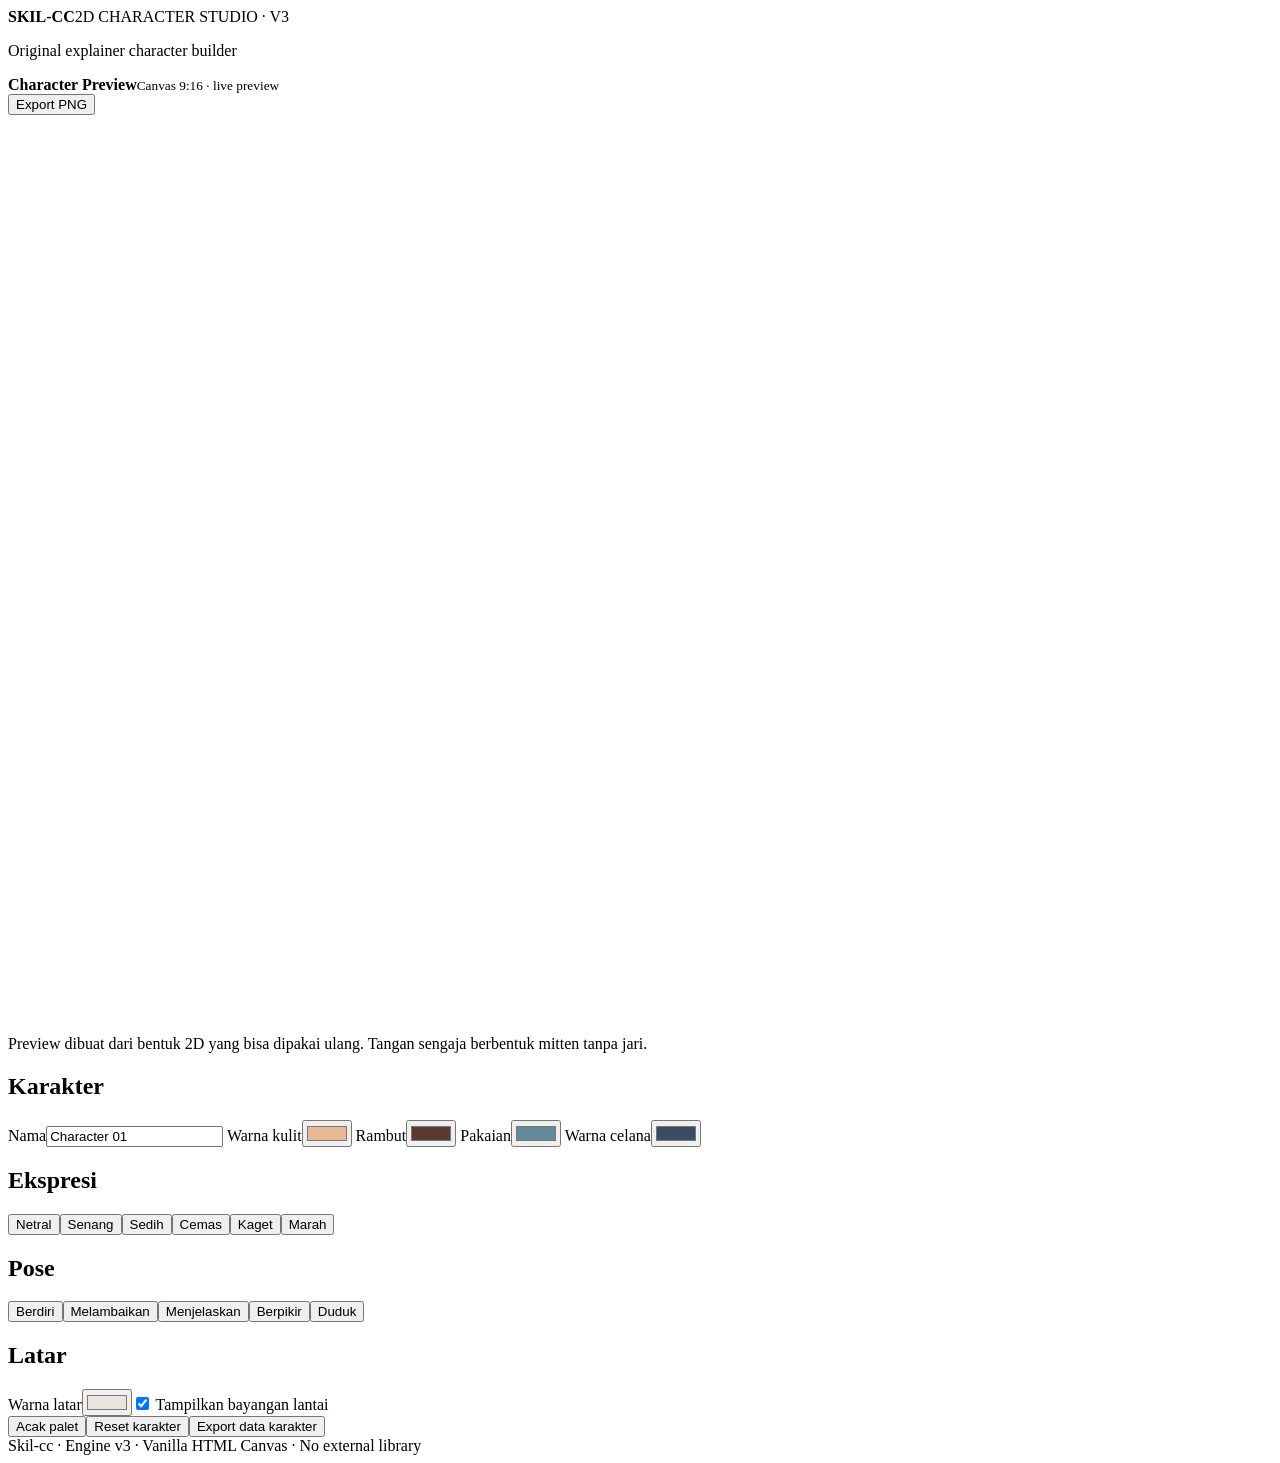
==== Skil-cc/engine-v3/index.html @ 35b140fc "Add 2D character engine v3 interface" ====
<!doctype html>
<html lang="id">
<head>
  <meta charset="utf-8">
  <meta name="viewport" content="width=device-width,initial-scale=1">
  <title>Skil-cc Character Studio v3</title>
  <link rel="stylesheet" href="style.css">
</head>
<body>
  <header><div><strong>SKIL-CC</strong><span>2D CHARACTER STUDIO · V3</span></div><p>Original explainer character builder</p></header>
  <main>
    <section class="stage-wrap">
      <div class="stage-head"><div><b>Character Preview</b><small>Canvas 9:16 · live preview</small></div><button id="download">Export PNG</button></div>
      <div class="stage"><canvas id="scene" width="600" height="900" aria-label="Character preview"></canvas></div>
      <p class="hint">Preview dibuat dari bentuk 2D yang bisa dipakai ulang. Tangan sengaja berbentuk mitten tanpa jari.</p>
    </section>
    <aside class="controls">
      <section><h2>Karakter</h2>
        <label>Nama<input id="name" value="Character 01" maxlength="28"></label>
        <label>Warna kulit<input id="skin" type="color" value="#e7b995"></label>
        <label>Rambut<input id="hair" type="color" value="#593b32"></label>
        <label>Pakaian<input id="outfit" type="color" value="#648b9c"></label>
        <label>Warna celana<input id="pants" type="color" value="#394c63"></label>
      </section>
      <section><h2>Ekspresi</h2><div class="choices" id="expressions">
        <button data-value="neutral" class="active">Netral</button><button data-value="happy">Senang</button><button data-value="sad">Sedih</button><button data-value="worried">Cemas</button><button data-value="surprised">Kaget</button><button data-value="angry">Marah</button>
      </div></section>
      <section><h2>Pose</h2><div class="choices" id="poses">
        <button data-value="stand" class="active">Berdiri</button><button data-value="wave">Melambaikan</button><button data-value="talk">Menjelaskan</button><button data-value="think">Berpikir</button><button data-value="sit">Duduk</button>
      </div></section>
      <section><h2>Latar</h2><label>Warna latar<input id="background" type="color" value="#e9e4dc"></label><label class="check"><input id="showGround" type="checkbox" checked> Tampilkan bayangan lantai</label></section>
      <section class="actions"><button id="randomize" class="secondary">Acak palet</button><button id="reset" class="secondary">Reset karakter</button><button id="downloadJson" class="secondary">Export data karakter</button></section>
    </aside>
  </main>
  <footer>Skil-cc · Engine v3 · Vanilla HTML Canvas · No external library</footer>
  <script type="module" src="main.js"></script>
</body>
</html>
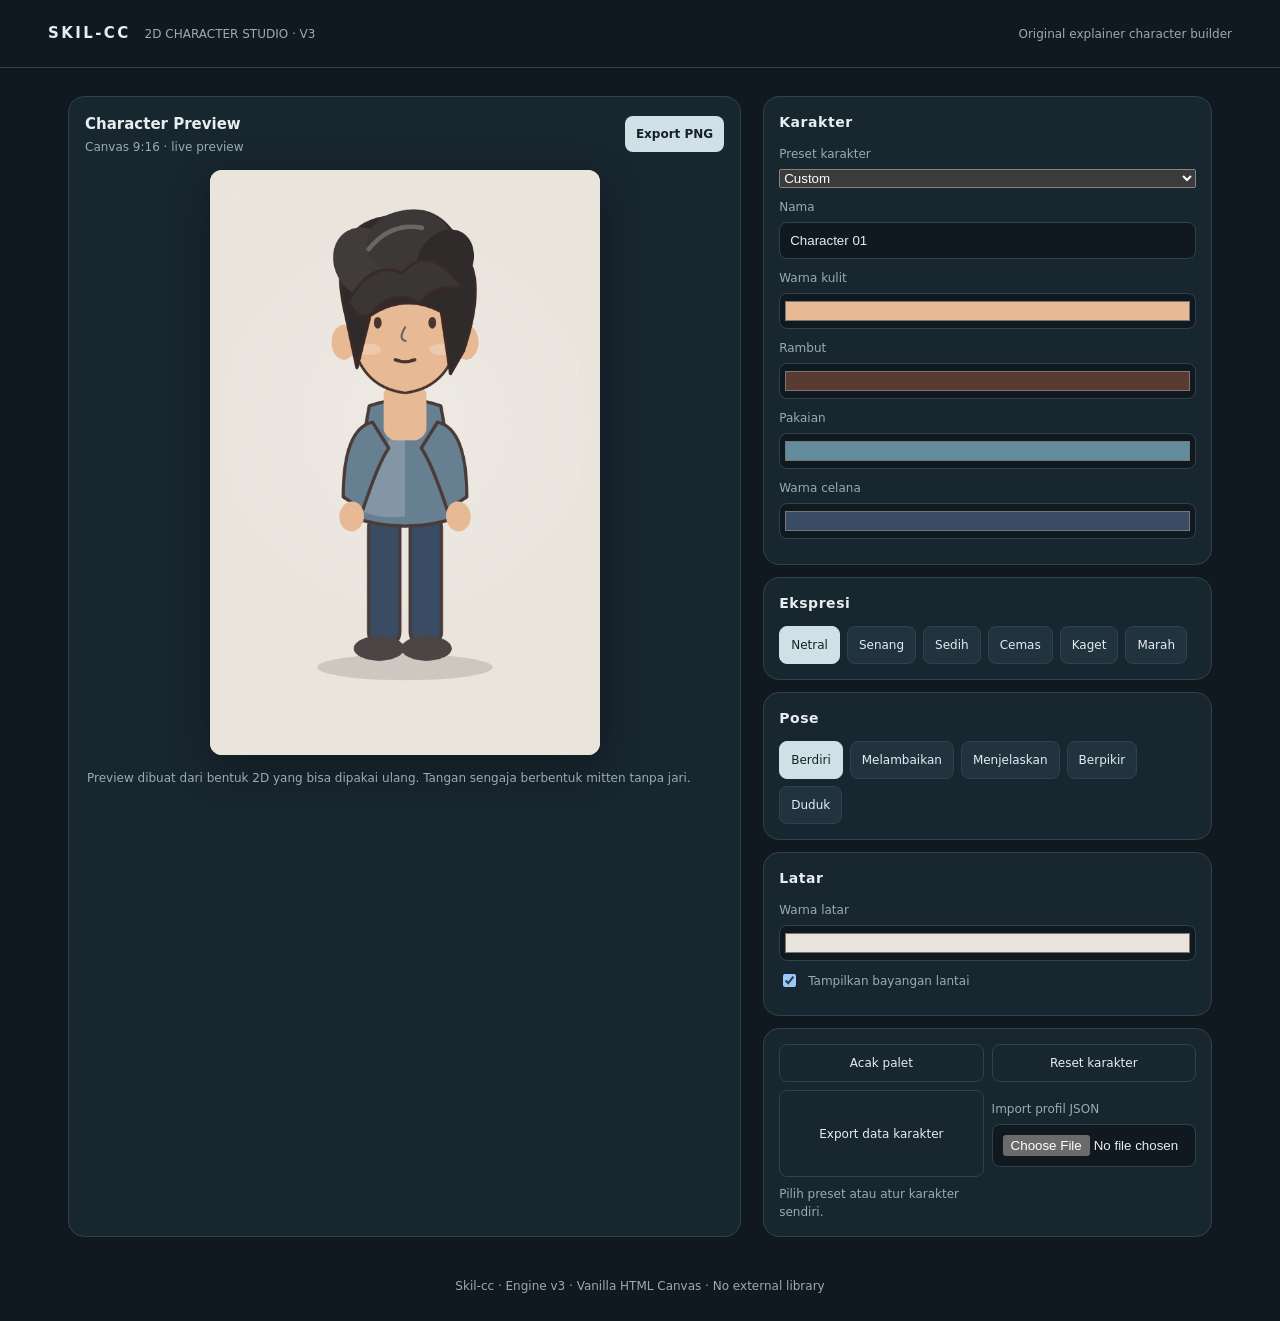
==== commit 2832f7f9: "Add preset selector and JSON profile import" ====
--- a/Skil-cc/engine-v3/index.html
+++ b/Skil-cc/engine-v3/index.html
@@ -16,6 +16,7 @@
     </section>
     <aside class="controls">
       <section><h2>Karakter</h2>
+        <label>Preset karakter<select id="preset"><option value="custom">Custom</option><option value="bobwan">Bobwan Casual</option><option value="narrator">Narrator</option><option value="student">Student</option><option value="worker">Worker</option></select></label>
         <label>Nama<input id="name" value="Character 01" maxlength="28"></label>
         <label>Warna kulit<input id="skin" type="color" value="#e7b995"></label>
         <label>Rambut<input id="hair" type="color" value="#593b32"></label>
@@ -29,7 +30,7 @@
         <button data-value="stand" class="active">Berdiri</button><button data-value="wave">Melambaikan</button><button data-value="talk">Menjelaskan</button><button data-value="think">Berpikir</button><button data-value="sit">Duduk</button>
       </div></section>
       <section><h2>Latar</h2><label>Warna latar<input id="background" type="color" value="#e9e4dc"></label><label class="check"><input id="showGround" type="checkbox" checked> Tampilkan bayangan lantai</label></section>
-      <section class="actions"><button id="randomize" class="secondary">Acak palet</button><button id="reset" class="secondary">Reset karakter</button><button id="downloadJson" class="secondary">Export data karakter</button></section>
+      <section class="actions"><button id="randomize" class="secondary">Acak palet</button><button id="reset" class="secondary">Reset karakter</button><button id="downloadJson" class="secondary">Export data karakter</button><label class="file-import">Import profil JSON<input id="importJson" type="file" accept=".json,application/json"></label><small id="status" role="status">Pilih preset atau atur karakter sendiri.</small></section>
     </aside>
   </main>
   <footer>Skil-cc · Engine v3 · Vanilla HTML Canvas · No external library</footer>
--- a/Skil-cc/engine-v3/style.css
+++ b/Skil-cc/engine-v3/style.css
@@ -0,0 +1 @@
+:root{color-scheme:dark;--bg:#101820;--panel:#182630;--line:#30424d;--text:#e7edf0;--muted:#9aabb4;--accent:#9db9c7}*{box-sizing:border-box}body{margin:0;background:var(--bg);color:var(--text);font:15px/1.5 system-ui,-apple-system,Segoe UI,sans-serif}header{height:auto;min-height:68px;padding:14px clamp(16px,4vw,48px);border-bottom:1px solid var(--line);display:flex;align-items:center;justify-content:space-between;gap:16px}header div{display:flex;align-items:center;gap:14px}header strong{letter-spacing:.16em}header span,header p,small,.hint,footer{color:var(--muted);font-size:12px}header p{margin:0}main{max-width:1180px;margin:28px auto;padding:0 18px;display:grid;grid-template-columns:minmax(0,1.2fr) minmax(280px,.8fr);gap:22px}.stage-wrap,.controls section{background:var(--panel);border:1px solid var(--line);border-radius:16px}.stage-wrap{padding:16px}.stage-head{display:flex;justify-content:space-between;align-items:center;gap:12px;margin-bottom:14px}.stage-head div{display:grid}.stage-head small{margin-top:2px}.stage{max-width:390px;margin:auto;border-radius:12px;overflow:hidden;background:#e9e4dc;box-shadow:0 12px 40px #0005}.stage canvas{display:block;width:100%;height:auto}.hint{margin:14px 2px 0}.controls{display:grid;align-content:start;gap:12px}.controls section{padding:15px}.controls h2{font-size:14px;margin:0 0 12px;letter-spacing:.04em}.controls label{display:grid;gap:6px;color:var(--muted);font-size:12px;margin:10px 0}.controls input:not([type=color]):not([type=checkbox]){width:100%;border:1px solid var(--line);background:#101820;color:var(--text);padding:10px;border-radius:8px}.controls input[type=color]{width:100%;height:36px;border:1px solid var(--line);background:#101820;border-radius:8px;padding:3px}.choices{display:flex;flex-wrap:wrap;gap:7px}.choices button,button{border:1px solid var(--line);border-radius:8px;background:#21333e;color:var(--text);padding:9px 11px;font:inherit;font-size:12px;cursor:pointer}.choices button.active{background:#d1e0e7;color:#14212a;border-color:#d1e0e7}.stage-head button{background:#d1e0e7;color:#14212a;border:0;font-weight:650}.check{display:flex!important;align-items:center;grid-template-columns:16px 1fr;gap:9px!important}.actions{display:grid;grid-template-columns:1fr 1fr;gap:8px}.actions button:last-child{grid-column:1/-1}.secondary{background:transparent}.hint{line-height:1.6}footer{text-align:center;padding:12px 16px 26px}@media(max-width:760px){main{grid-template-columns:1fr;margin:14px auto}.stage{max-width:min(100%,350px)}header p{display:none}}
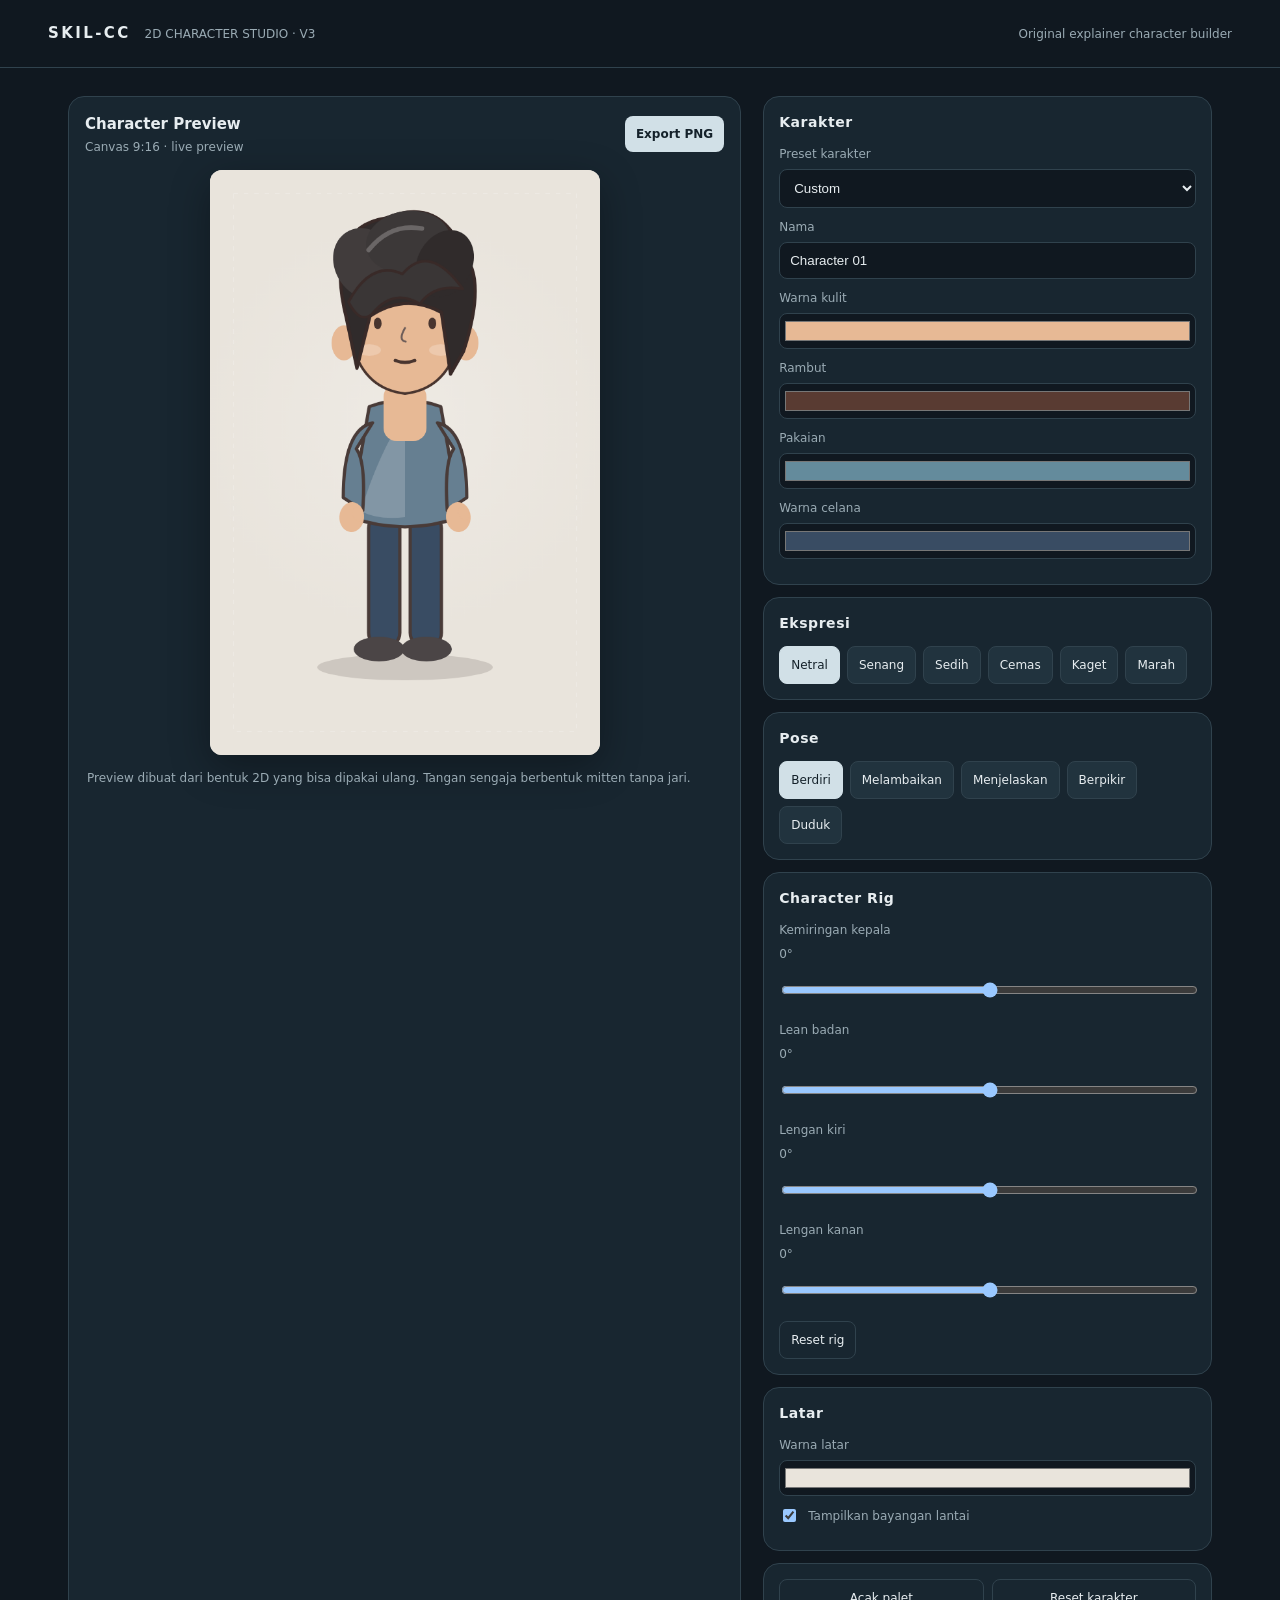
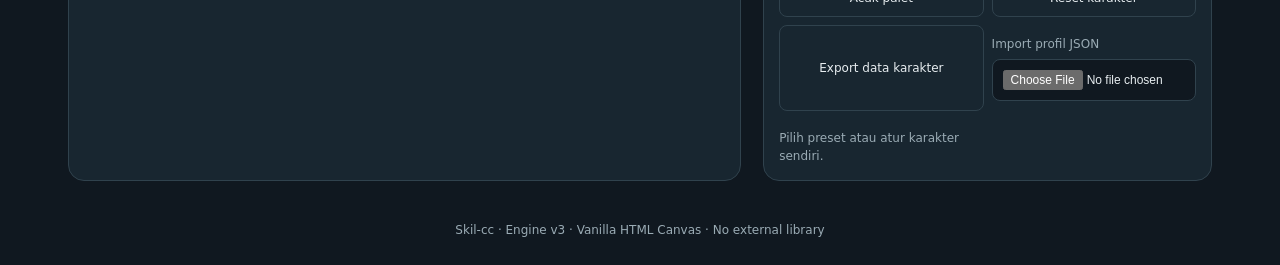
==== commit 65abb8a0: "Add interactive character rig controls" ====
--- a/Skil-cc/engine-v3/index.html
+++ b/Skil-cc/engine-v3/index.html
@@ -29,6 +29,13 @@
       <section><h2>Pose</h2><div class="choices" id="poses">
         <button data-value="stand" class="active">Berdiri</button><button data-value="wave">Melambaikan</button><button data-value="talk">Menjelaskan</button><button data-value="think">Berpikir</button><button data-value="sit">Duduk</button>
       </div></section>
+      <section class="rig-controls"><h2>Character Rig</h2>
+        <label>Kemiringan kepala <output id="headTiltValue">0°</output><input id="headTilt" type="range" min="-25" max="25" value="0"></label>
+        <label>Lean badan <output id="bodyLeanValue">0°</output><input id="bodyLean" type="range" min="-12" max="12" value="0"></label>
+        <label>Lengan kiri <output id="leftArmValue">0°</output><input id="leftArm" type="range" min="-65" max="65" value="0"></label>
+        <label>Lengan kanan <output id="rightArmValue">0°</output><input id="rightArm" type="range" min="-65" max="65" value="0"></label>
+        <button id="resetRig" class="secondary">Reset rig</button>
+      </section>
       <section><h2>Latar</h2><label>Warna latar<input id="background" type="color" value="#e9e4dc"></label><label class="check"><input id="showGround" type="checkbox" checked> Tampilkan bayangan lantai</label></section>
       <section class="actions"><button id="randomize" class="secondary">Acak palet</button><button id="reset" class="secondary">Reset karakter</button><button id="downloadJson" class="secondary">Export data karakter</button><label class="file-import">Import profil JSON<input id="importJson" type="file" accept=".json,application/json"></label><small id="status" role="status">Pilih preset atau atur karakter sendiri.</small></section>
     </aside>
--- a/Skil-cc/engine-v3/style.css
+++ b/Skil-cc/engine-v3/style.css
@@ -1 +1,2 @@
-:root{color-scheme:dark;--bg:#101820;--panel:#182630;--line:#30424d;--text:#e7edf0;--muted:#9aabb4;--accent:#9db9c7}*{box-sizing:border-box}body{margin:0;background:var(--bg);color:var(--text);font:15px/1.5 system-ui,-apple-system,Segoe UI,sans-serif}header{height:auto;min-height:68px;padding:14px clamp(16px,4vw,48px);border-bottom:1px solid var(--line);display:flex;align-items:center;justify-content:space-between;gap:16px}header div{display:flex;align-items:center;gap:14px}header strong{letter-spacing:.16em}header span,header p,small,.hint,footer{color:var(--muted);font-size:12px}header p{margin:0}main{max-width:1180px;margin:28px auto;padding:0 18px;display:grid;grid-template-columns:minmax(0,1.2fr) minmax(280px,.8fr);gap:22px}.stage-wrap,.controls section{background:var(--panel);border:1px solid var(--line);border-radius:16px}.stage-wrap{padding:16px}.stage-head{display:flex;justify-content:space-between;align-items:center;gap:12px;margin-bottom:14px}.stage-head div{display:grid}.stage-head small{margin-top:2px}.stage{max-width:390px;margin:auto;border-radius:12px;overflow:hidden;background:#e9e4dc;box-shadow:0 12px 40px #0005}.stage canvas{display:block;width:100%;height:auto}.hint{margin:14px 2px 0}.controls{display:grid;align-content:start;gap:12px}.controls section{padding:15px}.controls h2{font-size:14px;margin:0 0 12px;letter-spacing:.04em}.controls label{display:grid;gap:6px;color:var(--muted);font-size:12px;margin:10px 0}.controls input:not([type=color]):not([type=checkbox]){width:100%;border:1px solid var(--line);background:#101820;color:var(--text);padding:10px;border-radius:8px}.controls input[type=color]{width:100%;height:36px;border:1px solid var(--line);background:#101820;border-radius:8px;padding:3px}.choices{display:flex;flex-wrap:wrap;gap:7px}.choices button,button{border:1px solid var(--line);border-radius:8px;background:#21333e;color:var(--text);padding:9px 11px;font:inherit;font-size:12px;cursor:pointer}.choices button.active{background:#d1e0e7;color:#14212a;border-color:#d1e0e7}.stage-head button{background:#d1e0e7;color:#14212a;border:0;font-weight:650}.check{display:flex!important;align-items:center;grid-template-columns:16px 1fr;gap:9px!important}.actions{display:grid;grid-template-columns:1fr 1fr;gap:8px}.actions button:last-child{grid-column:1/-1}.secondary{background:transparent}.hint{line-height:1.6}footer{text-align:center;padding:12px 16px 26px}@media(max-width:760px){main{grid-template-columns:1fr;margin:14px auto}.stage{max-width:min(100%,350px)}header p{display:none}}+:root{color-scheme:dark;--bg:#101820;--panel:#182630;--line:#30424d;--text:#e7edf0;--muted:#9aabb4;--accent:#9db9c7}*{box-sizing:border-box}body{margin:0;background:var(--bg);color:var(--text);font:15px/1.5 system-ui,-apple-system,Segoe UI,sans-serif}header{height:auto;min-height:68px;padding:14px clamp(16px,4vw,48px);border-bottom:1px solid var(--line);display:flex;align-items:center;justify-content:space-between;gap:16px}header div{display:flex;align-items:center;gap:14px}header strong{letter-spacing:.16em}header span,header p,small,.hint,footer{color:var(--muted);font-size:12px}header p{margin:0}main{max-width:1180px;margin:28px auto;padding:0 18px;display:grid;grid-template-columns:minmax(0,1.2fr) minmax(280px,.8fr);gap:22px}.stage-wrap,.controls section{background:var(--panel);border:1px solid var(--line);border-radius:16px}.stage-wrap{padding:16px}.stage-head{display:flex;justify-content:space-between;align-items:center;gap:12px;margin-bottom:14px}.stage-head div{display:grid}.stage-head small{margin-top:2px}.stage{max-width:390px;margin:auto;border-radius:12px;overflow:hidden;background:#e9e4dc;box-shadow:0 12px 40px #0005}.stage canvas{display:block;width:100%;height:auto}.hint{margin:14px 2px 0}.controls{display:grid;align-content:start;gap:12px}.controls section{padding:15px}.controls h2{font-size:14px;margin:0 0 12px;letter-spacing:.04em}.controls label{display:grid;gap:6px;color:var(--muted);font-size:12px;margin:10px 0}.controls input:not([type=color]):not([type=checkbox]){width:100%;border:1px solid var(--line);background:#101820;color:var(--text);padding:10px;border-radius:8px}.controls input[type=color]{width:100%;height:36px;border:1px solid var(--line);background:#101820;border-radius:8px;padding:3px}.choices{display:flex;flex-wrap:wrap;gap:7px}.choices button,button{border:1px solid var(--line);border-radius:8px;background:#21333e;color:var(--text);padding:9px 11px;font:inherit;font-size:12px;cursor:pointer}.choices button.active{background:#d1e0e7;color:#14212a;border-color:#d1e0e7}.stage-head button{background:#d1e0e7;color:#14212a;border:0;font-weight:650}.check{display:flex!important;align-items:center;grid-template-columns:16px 1fr;gap:9px!important}.actions{display:grid;grid-template-columns:1fr 1fr;gap:8px}.actions button:last-child{grid-column:1/-1}.secondary{background:transparent}.hint{line-height:1.6}footer{text-align:center;padding:12px 16px 26px}@media(max-width:760px){main{grid-template-columns:1fr;margin:14px auto}.stage{max-width:min(100%,350px)}header p{display:none}}
+.controls select,.file-import input{width:100%;border:1px solid var(--line);background:#101820;color:var(--text);padding:10px;border-radius:8px}.file-import input{font-size:12px}.controls #status{display:block;margin-top:10px;line-height:1.5}
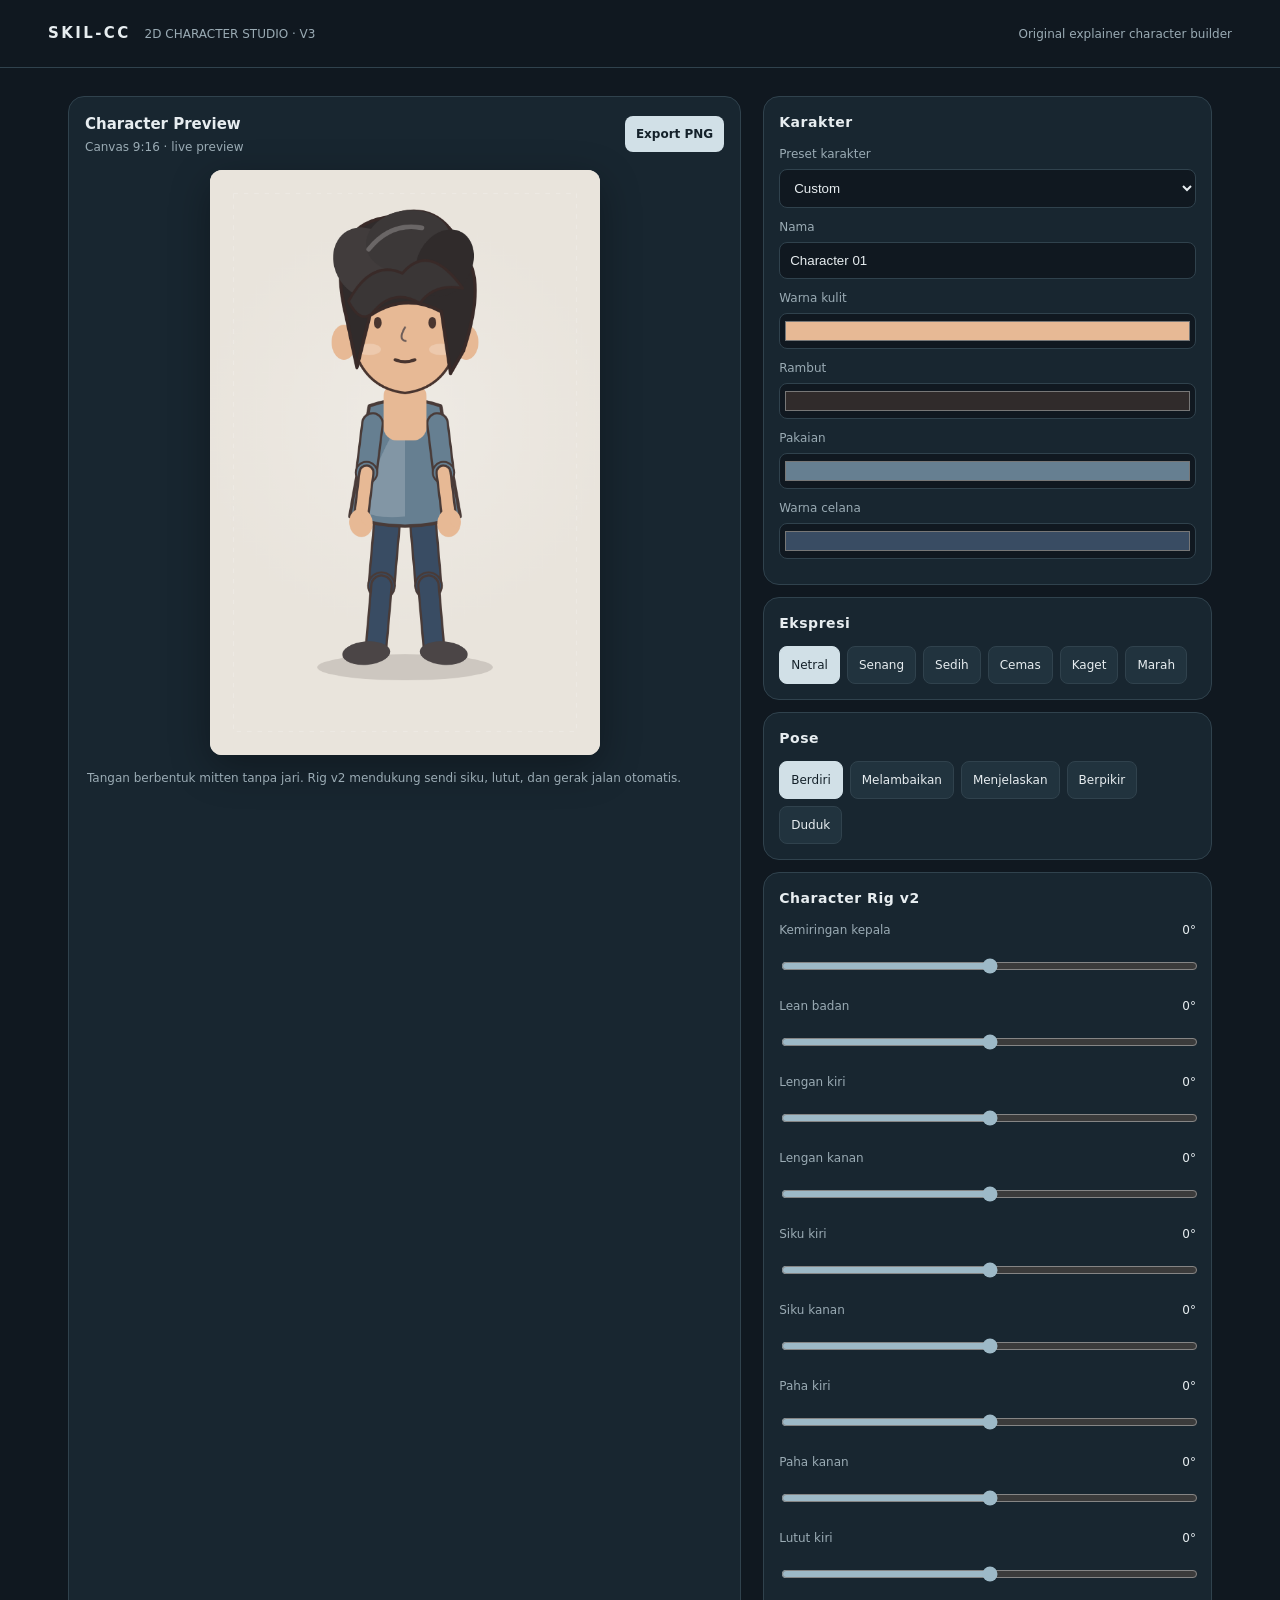
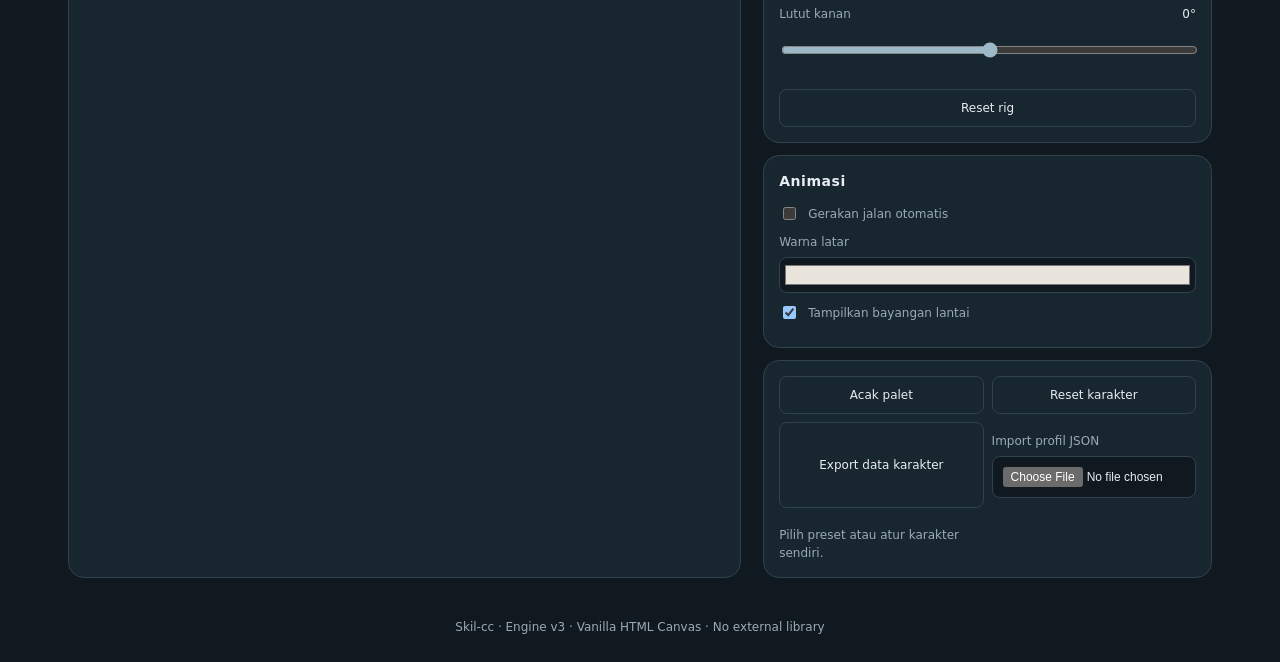
==== commit 6f530ce0: "feat(skil-cc): add rig v2 controls" ====
--- a/Skil-cc/engine-v3/index.html
+++ b/Skil-cc/engine-v3/index.html
@@ -1,46 +1,13 @@
 <!doctype html>
-<html lang="id">
-<head>
-  <meta charset="utf-8">
-  <meta name="viewport" content="width=device-width,initial-scale=1">
-  <title>Skil-cc Character Studio v3</title>
-  <link rel="stylesheet" href="style.css">
-</head>
-<body>
-  <header><div><strong>SKIL-CC</strong><span>2D CHARACTER STUDIO · V3</span></div><p>Original explainer character builder</p></header>
-  <main>
-    <section class="stage-wrap">
-      <div class="stage-head"><div><b>Character Preview</b><small>Canvas 9:16 · live preview</small></div><button id="download">Export PNG</button></div>
-      <div class="stage"><canvas id="scene" width="600" height="900" aria-label="Character preview"></canvas></div>
-      <p class="hint">Preview dibuat dari bentuk 2D yang bisa dipakai ulang. Tangan sengaja berbentuk mitten tanpa jari.</p>
-    </section>
-    <aside class="controls">
-      <section><h2>Karakter</h2>
-        <label>Preset karakter<select id="preset"><option value="custom">Custom</option><option value="bobwan">Bobwan Casual</option><option value="narrator">Narrator</option><option value="student">Student</option><option value="worker">Worker</option></select></label>
-        <label>Nama<input id="name" value="Character 01" maxlength="28"></label>
-        <label>Warna kulit<input id="skin" type="color" value="#e7b995"></label>
-        <label>Rambut<input id="hair" type="color" value="#593b32"></label>
-        <label>Pakaian<input id="outfit" type="color" value="#648b9c"></label>
-        <label>Warna celana<input id="pants" type="color" value="#394c63"></label>
-      </section>
-      <section><h2>Ekspresi</h2><div class="choices" id="expressions">
-        <button data-value="neutral" class="active">Netral</button><button data-value="happy">Senang</button><button data-value="sad">Sedih</button><button data-value="worried">Cemas</button><button data-value="surprised">Kaget</button><button data-value="angry">Marah</button>
-      </div></section>
-      <section><h2>Pose</h2><div class="choices" id="poses">
-        <button data-value="stand" class="active">Berdiri</button><button data-value="wave">Melambaikan</button><button data-value="talk">Menjelaskan</button><button data-value="think">Berpikir</button><button data-value="sit">Duduk</button>
-      </div></section>
-      <section class="rig-controls"><h2>Character Rig</h2>
-        <label>Kemiringan kepala <output id="headTiltValue">0°</output><input id="headTilt" type="range" min="-25" max="25" value="0"></label>
-        <label>Lean badan <output id="bodyLeanValue">0°</output><input id="bodyLean" type="range" min="-12" max="12" value="0"></label>
-        <label>Lengan kiri <output id="leftArmValue">0°</output><input id="leftArm" type="range" min="-65" max="65" value="0"></label>
-        <label>Lengan kanan <output id="rightArmValue">0°</output><input id="rightArm" type="range" min="-65" max="65" value="0"></label>
-        <button id="resetRig" class="secondary">Reset rig</button>
-      </section>
-      <section><h2>Latar</h2><label>Warna latar<input id="background" type="color" value="#e9e4dc"></label><label class="check"><input id="showGround" type="checkbox" checked> Tampilkan bayangan lantai</label></section>
-      <section class="actions"><button id="randomize" class="secondary">Acak palet</button><button id="reset" class="secondary">Reset karakter</button><button id="downloadJson" class="secondary">Export data karakter</button><label class="file-import">Import profil JSON<input id="importJson" type="file" accept=".json,application/json"></label><small id="status" role="status">Pilih preset atau atur karakter sendiri.</small></section>
-    </aside>
-  </main>
-  <footer>Skil-cc · Engine v3 · Vanilla HTML Canvas · No external library</footer>
-  <script type="module" src="main.js"></script>
-</body>
-</html>+<html lang="id"><head><meta charset="utf-8"><meta name="viewport" content="width=device-width,initial-scale=1"><title>Skil-cc Character Studio v3</title><link rel="stylesheet" href="style.css"></head>
+<body><header><div><strong>SKIL-CC</strong><span>2D CHARACTER STUDIO · V3</span></div><p>Original explainer character builder</p></header>
+<main><section class="stage-wrap"><div class="stage-head"><div><b>Character Preview</b><small>Canvas 9:16 · live preview</small></div><button id="download">Export PNG</button></div><div class="stage"><canvas id="scene" width="600" height="900" aria-label="Character preview"></canvas></div><p class="hint">Tangan berbentuk mitten tanpa jari. Rig v2 mendukung sendi siku, lutut, dan gerak jalan otomatis.</p></section>
+<aside class="controls">
+<section><h2>Karakter</h2><label>Preset karakter<select id="preset"><option value="custom">Custom</option><option value="bobwan">Bobwan Casual</option><option value="narrator">Narrator</option><option value="student">Student</option><option value="worker">Worker</option></select></label><label>Nama<input id="name" value="Character 01" maxlength="28"></label><label>Warna kulit<input id="skin" type="color" value="#e7b995"></label><label>Rambut<input id="hair" type="color" value="#302b2b"></label><label>Pakaian<input id="outfit" type="color" value="#667f91"></label><label>Warna celana<input id="pants" type="color" value="#394c63"></label></section>
+<section><h2>Ekspresi</h2><div class="choices" id="expressions"><button data-value="neutral" class="active">Netral</button><button data-value="happy">Senang</button><button data-value="sad">Sedih</button><button data-value="worried">Cemas</button><button data-value="surprised">Kaget</button><button data-value="angry">Marah</button></div></section>
+<section><h2>Pose</h2><div class="choices" id="poses"><button data-value="stand" class="active">Berdiri</button><button data-value="wave">Melambaikan</button><button data-value="talk">Menjelaskan</button><button data-value="think">Berpikir</button><button data-value="sit">Duduk</button></div></section>
+<section class="rig-controls"><h2>Character Rig v2</h2>
+<label>Kemiringan kepala<output id="headTiltValue">0°</output><input id="headTilt" type="range" min="-25" max="25" value="0"></label><label>Lean badan<output id="bodyLeanValue">0°</output><input id="bodyLean" type="range" min="-12" max="12" value="0"></label><label>Lengan kiri<output id="leftArmValue">0°</output><input id="leftArm" type="range" min="-65" max="65" value="0"></label><label>Lengan kanan<output id="rightArmValue">0°</output><input id="rightArm" type="range" min="-65" max="65" value="0"></label><label>Siku kiri<output id="leftElbowValue">0°</output><input id="leftElbow" type="range" min="-90" max="90" value="0"></label><label>Siku kanan<output id="rightElbowValue">0°</output><input id="rightElbow" type="range" min="-90" max="90" value="0"></label><label>Paha kiri<output id="leftLegValue">0°</output><input id="leftLeg" type="range" min="-35" max="35" value="0"></label><label>Paha kanan<output id="rightLegValue">0°</output><input id="rightLeg" type="range" min="-35" max="35" value="0"></label><label>Lutut kiri<output id="leftKneeValue">0°</output><input id="leftKnee" type="range" min="-65" max="65" value="0"></label><label>Lutut kanan<output id="rightKneeValue">0°</output><input id="rightKnee" type="range" min="-65" max="65" value="0"></label>
+<button id="resetRig" class="secondary">Reset rig</button></section>
+<section><h2>Animasi</h2><label class="check"><input id="walkMode" type="checkbox"> Gerakan jalan otomatis</label><label>Warna latar<input id="background" type="color" value="#e9e4dc"></label><label class="check"><input id="showGround" type="checkbox" checked> Tampilkan bayangan lantai</label></section>
+<section class="actions"><button id="randomize" class="secondary">Acak palet</button><button id="reset" class="secondary">Reset karakter</button><button id="downloadJson" class="secondary">Export data karakter</button><label class="file-import">Import profil JSON<input id="importJson" type="file" accept=".json,application/json"></label><small id="status" role="status">Pilih preset atau atur karakter sendiri.</small></section></aside></main><footer>Skil-cc · Engine v3 · Vanilla HTML Canvas · No external library</footer><script type="module" src="main.js"></script></body></html>
--- a/Skil-cc/engine-v3/style.css
+++ b/Skil-cc/engine-v3/style.css
@@ -1,2 +1,4 @@
 :root{color-scheme:dark;--bg:#101820;--panel:#182630;--line:#30424d;--text:#e7edf0;--muted:#9aabb4;--accent:#9db9c7}*{box-sizing:border-box}body{margin:0;background:var(--bg);color:var(--text);font:15px/1.5 system-ui,-apple-system,Segoe UI,sans-serif}header{height:auto;min-height:68px;padding:14px clamp(16px,4vw,48px);border-bottom:1px solid var(--line);display:flex;align-items:center;justify-content:space-between;gap:16px}header div{display:flex;align-items:center;gap:14px}header strong{letter-spacing:.16em}header span,header p,small,.hint,footer{color:var(--muted);font-size:12px}header p{margin:0}main{max-width:1180px;margin:28px auto;padding:0 18px;display:grid;grid-template-columns:minmax(0,1.2fr) minmax(280px,.8fr);gap:22px}.stage-wrap,.controls section{background:var(--panel);border:1px solid var(--line);border-radius:16px}.stage-wrap{padding:16px}.stage-head{display:flex;justify-content:space-between;align-items:center;gap:12px;margin-bottom:14px}.stage-head div{display:grid}.stage-head small{margin-top:2px}.stage{max-width:390px;margin:auto;border-radius:12px;overflow:hidden;background:#e9e4dc;box-shadow:0 12px 40px #0005}.stage canvas{display:block;width:100%;height:auto}.hint{margin:14px 2px 0}.controls{display:grid;align-content:start;gap:12px}.controls section{padding:15px}.controls h2{font-size:14px;margin:0 0 12px;letter-spacing:.04em}.controls label{display:grid;gap:6px;color:var(--muted);font-size:12px;margin:10px 0}.controls input:not([type=color]):not([type=checkbox]){width:100%;border:1px solid var(--line);background:#101820;color:var(--text);padding:10px;border-radius:8px}.controls input[type=color]{width:100%;height:36px;border:1px solid var(--line);background:#101820;border-radius:8px;padding:3px}.choices{display:flex;flex-wrap:wrap;gap:7px}.choices button,button{border:1px solid var(--line);border-radius:8px;background:#21333e;color:var(--text);padding:9px 11px;font:inherit;font-size:12px;cursor:pointer}.choices button.active{background:#d1e0e7;color:#14212a;border-color:#d1e0e7}.stage-head button{background:#d1e0e7;color:#14212a;border:0;font-weight:650}.check{display:flex!important;align-items:center;grid-template-columns:16px 1fr;gap:9px!important}.actions{display:grid;grid-template-columns:1fr 1fr;gap:8px}.actions button:last-child{grid-column:1/-1}.secondary{background:transparent}.hint{line-height:1.6}footer{text-align:center;padding:12px 16px 26px}@media(max-width:760px){main{grid-template-columns:1fr;margin:14px auto}.stage{max-width:min(100%,350px)}header p{display:none}}
 .controls select,.file-import input{width:100%;border:1px solid var(--line);background:#101820;color:var(--text);padding:10px;border-radius:8px}.file-import input{font-size:12px}.controls #status{display:block;margin-top:10px;line-height:1.5}
+
+.rig-controls label{display:grid;grid-template-columns:1fr auto;align-items:center;gap:6px}.rig-controls output{color:var(--text);font-variant-numeric:tabular-nums}.rig-controls input[type=range]{grid-column:1/-1;width:100%;accent-color:#9db9c7}.rig-controls button{width:100%;margin-top:8px}
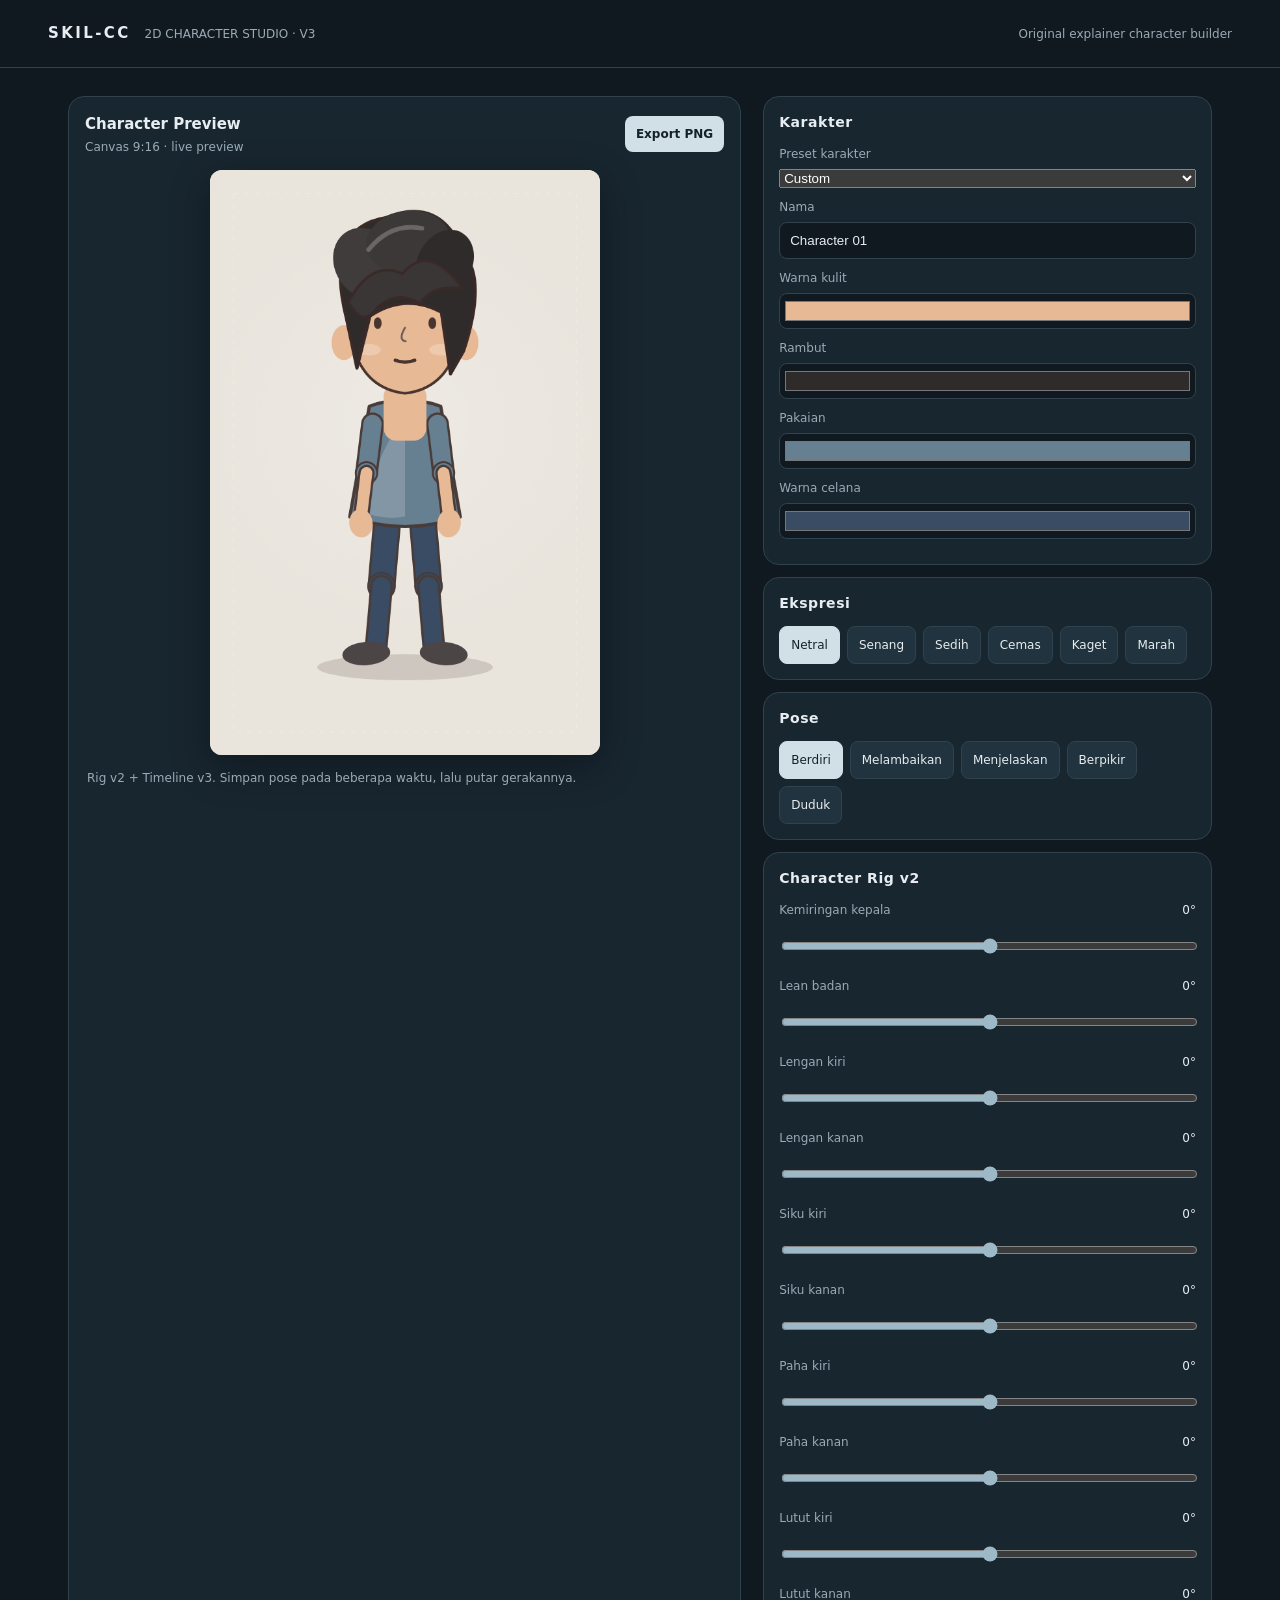
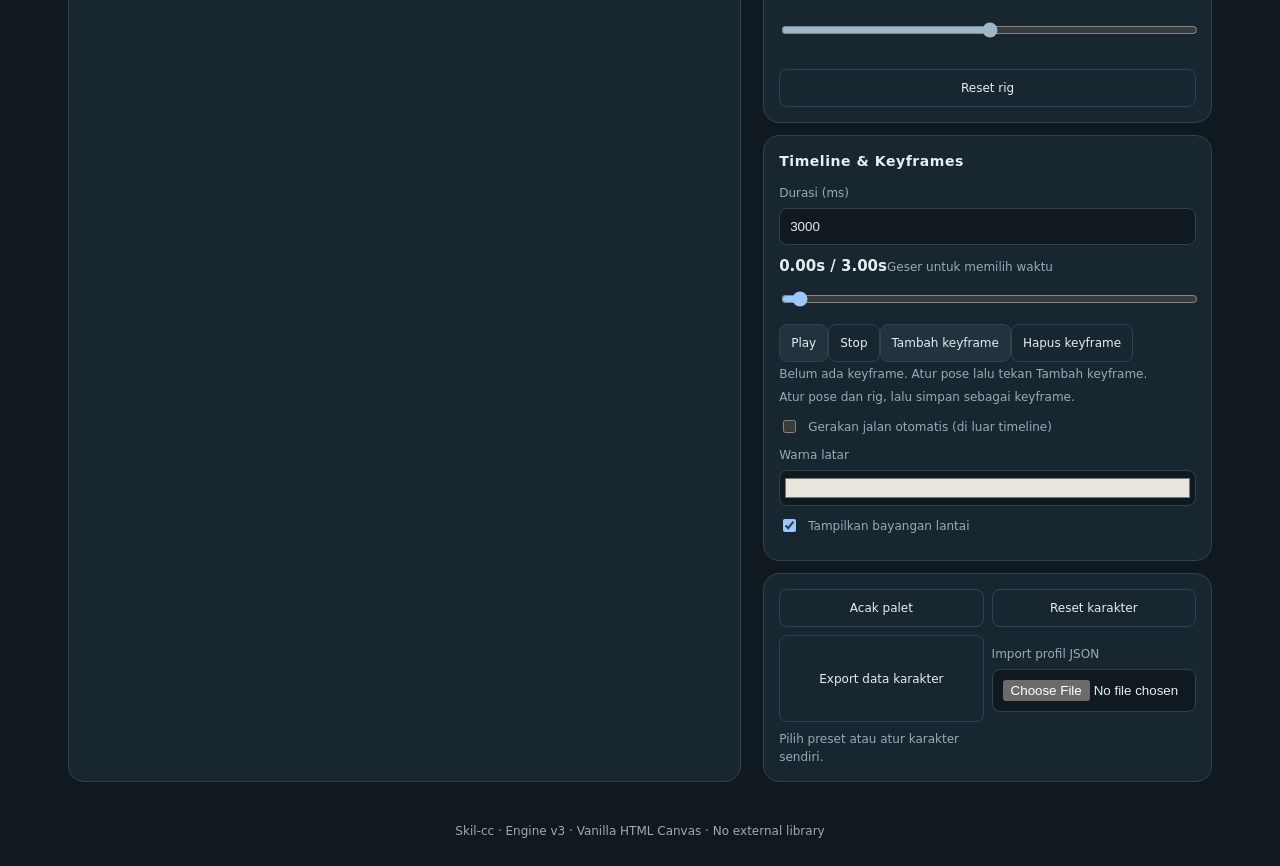
==== commit ea648a52: "feat(skil-cc): add timeline editor controls" ====
--- a/Skil-cc/engine-v3/index.html
+++ b/Skil-cc/engine-v3/index.html
@@ -1,7 +1,7 @@
 <!doctype html>
 <html lang="id"><head><meta charset="utf-8"><meta name="viewport" content="width=device-width,initial-scale=1"><title>Skil-cc Character Studio v3</title><link rel="stylesheet" href="style.css"></head>
 <body><header><div><strong>SKIL-CC</strong><span>2D CHARACTER STUDIO · V3</span></div><p>Original explainer character builder</p></header>
-<main><section class="stage-wrap"><div class="stage-head"><div><b>Character Preview</b><small>Canvas 9:16 · live preview</small></div><button id="download">Export PNG</button></div><div class="stage"><canvas id="scene" width="600" height="900" aria-label="Character preview"></canvas></div><p class="hint">Tangan berbentuk mitten tanpa jari. Rig v2 mendukung sendi siku, lutut, dan gerak jalan otomatis.</p></section>
+<main><section class="stage-wrap"><div class="stage-head"><div><b>Character Preview</b><small>Canvas 9:16 · live preview</small></div><button id="download">Export PNG</button></div><div class="stage"><canvas id="scene" width="600" height="900" aria-label="Character preview"></canvas></div><p class="hint">Rig v2 + Timeline v3. Simpan pose pada beberapa waktu, lalu putar gerakannya.</p></section>
 <aside class="controls">
 <section><h2>Karakter</h2><label>Preset karakter<select id="preset"><option value="custom">Custom</option><option value="bobwan">Bobwan Casual</option><option value="narrator">Narrator</option><option value="student">Student</option><option value="worker">Worker</option></select></label><label>Nama<input id="name" value="Character 01" maxlength="28"></label><label>Warna kulit<input id="skin" type="color" value="#e7b995"></label><label>Rambut<input id="hair" type="color" value="#302b2b"></label><label>Pakaian<input id="outfit" type="color" value="#667f91"></label><label>Warna celana<input id="pants" type="color" value="#394c63"></label></section>
 <section><h2>Ekspresi</h2><div class="choices" id="expressions"><button data-value="neutral" class="active">Netral</button><button data-value="happy">Senang</button><button data-value="sad">Sedih</button><button data-value="worried">Cemas</button><button data-value="surprised">Kaget</button><button data-value="angry">Marah</button></div></section>
@@ -9,5 +9,12 @@
 <section class="rig-controls"><h2>Character Rig v2</h2>
 <label>Kemiringan kepala<output id="headTiltValue">0°</output><input id="headTilt" type="range" min="-25" max="25" value="0"></label><label>Lean badan<output id="bodyLeanValue">0°</output><input id="bodyLean" type="range" min="-12" max="12" value="0"></label><label>Lengan kiri<output id="leftArmValue">0°</output><input id="leftArm" type="range" min="-65" max="65" value="0"></label><label>Lengan kanan<output id="rightArmValue">0°</output><input id="rightArm" type="range" min="-65" max="65" value="0"></label><label>Siku kiri<output id="leftElbowValue">0°</output><input id="leftElbow" type="range" min="-90" max="90" value="0"></label><label>Siku kanan<output id="rightElbowValue">0°</output><input id="rightElbow" type="range" min="-90" max="90" value="0"></label><label>Paha kiri<output id="leftLegValue">0°</output><input id="leftLeg" type="range" min="-35" max="35" value="0"></label><label>Paha kanan<output id="rightLegValue">0°</output><input id="rightLeg" type="range" min="-35" max="35" value="0"></label><label>Lutut kiri<output id="leftKneeValue">0°</output><input id="leftKnee" type="range" min="-65" max="65" value="0"></label><label>Lutut kanan<output id="rightKneeValue">0°</output><input id="rightKnee" type="range" min="-65" max="65" value="0"></label>
 <button id="resetRig" class="secondary">Reset rig</button></section>
-<section><h2>Animasi</h2><label class="check"><input id="walkMode" type="checkbox"> Gerakan jalan otomatis</label><label>Warna latar<input id="background" type="color" value="#e9e4dc"></label><label class="check"><input id="showGround" type="checkbox" checked> Tampilkan bayangan lantai</label></section>
+<section class="timeline-panel"><h2>Timeline & Keyframes</h2>
+<label>Durasi (ms)<input id="duration" type="number" min="500" max="15000" step="500" value="3000"></label>
+<div class="timeline-readout"><strong id="playheadLabel">0.00s / 3.00s</strong><small>Geser untuk memilih waktu</small></div>
+<input id="timelineScrubber" class="timeline-scrubber" type="range" min="0" max="3000" step="10" value="0">
+<div class="timeline-actions"><button id="playButton">Play</button><button id="stopButton" class="secondary">Stop</button><button id="addKeyframe">Tambah keyframe</button><button id="deleteKeyframe" class="secondary">Hapus keyframe</button></div>
+<div id="keyframeList" class="keyframe-list"></div><small id="timelineStatus" role="status">Atur pose dan rig, lalu simpan sebagai keyframe.</small>
+<label class="check"><input id="walkMode" type="checkbox"> Gerakan jalan otomatis (di luar timeline)</label>
+<label>Warna latar<input id="background" type="color" value="#e9e4dc"></label><label class="check"><input id="showGround" type="checkbox" checked> Tampilkan bayangan lantai</label></section>
 <section class="actions"><button id="randomize" class="secondary">Acak palet</button><button id="reset" class="secondary">Reset karakter</button><button id="downloadJson" class="secondary">Export data karakter</button><label class="file-import">Import profil JSON<input id="importJson" type="file" accept=".json,application/json"></label><small id="status" role="status">Pilih preset atau atur karakter sendiri.</small></section></aside></main><footer>Skil-cc · Engine v3 · Vanilla HTML Canvas · No external library</footer><script type="module" src="main.js"></script></body></html>
--- a/Skil-cc/engine-v3/style.css
+++ b/Skil-cc/engine-v3/style.css
@@ -1,4 +1 @@
-:root{color-scheme:dark;--bg:#101820;--panel:#182630;--line:#30424d;--text:#e7edf0;--muted:#9aabb4;--accent:#9db9c7}*{box-sizing:border-box}body{margin:0;background:var(--bg);color:var(--text);font:15px/1.5 system-ui,-apple-system,Segoe UI,sans-serif}header{height:auto;min-height:68px;padding:14px clamp(16px,4vw,48px);border-bottom:1px solid var(--line);display:flex;align-items:center;justify-content:space-between;gap:16px}header div{display:flex;align-items:center;gap:14px}header strong{letter-spacing:.16em}header span,header p,small,.hint,footer{color:var(--muted);font-size:12px}header p{margin:0}main{max-width:1180px;margin:28px auto;padding:0 18px;display:grid;grid-template-columns:minmax(0,1.2fr) minmax(280px,.8fr);gap:22px}.stage-wrap,.controls section{background:var(--panel);border:1px solid var(--line);border-radius:16px}.stage-wrap{padding:16px}.stage-head{display:flex;justify-content:space-between;align-items:center;gap:12px;margin-bottom:14px}.stage-head div{display:grid}.stage-head small{margin-top:2px}.stage{max-width:390px;margin:auto;border-radius:12px;overflow:hidden;background:#e9e4dc;box-shadow:0 12px 40px #0005}.stage canvas{display:block;width:100%;height:auto}.hint{margin:14px 2px 0}.controls{display:grid;align-content:start;gap:12px}.controls section{padding:15px}.controls h2{font-size:14px;margin:0 0 12px;letter-spacing:.04em}.controls label{display:grid;gap:6px;color:var(--muted);font-size:12px;margin:10px 0}.controls input:not([type=color]):not([type=checkbox]){width:100%;border:1px solid var(--line);background:#101820;color:var(--text);padding:10px;border-radius:8px}.controls input[type=color]{width:100%;height:36px;border:1px solid var(--line);background:#101820;border-radius:8px;padding:3px}.choices{display:flex;flex-wrap:wrap;gap:7px}.choices button,button{border:1px solid var(--line);border-radius:8px;background:#21333e;color:var(--text);padding:9px 11px;font:inherit;font-size:12px;cursor:pointer}.choices button.active{background:#d1e0e7;color:#14212a;border-color:#d1e0e7}.stage-head button{background:#d1e0e7;color:#14212a;border:0;font-weight:650}.check{display:flex!important;align-items:center;grid-template-columns:16px 1fr;gap:9px!important}.actions{display:grid;grid-template-columns:1fr 1fr;gap:8px}.actions button:last-child{grid-column:1/-1}.secondary{background:transparent}.hint{line-height:1.6}footer{text-align:center;padding:12px 16px 26px}@media(max-width:760px){main{grid-template-columns:1fr;margin:14px auto}.stage{max-width:min(100%,350px)}header p{display:none}}
-.controls select,.file-import input{width:100%;border:1px solid var(--line);background:#101820;color:var(--text);padding:10px;border-radius:8px}.file-import input{font-size:12px}.controls #status{display:block;margin-top:10px;line-height:1.5}
-
-.rig-controls label{display:grid;grid-template-columns:1fr auto;align-items:center;gap:6px}.rig-controls output{color:var(--text);font-variant-numeric:tabular-nums}.rig-controls input[type=range]{grid-column:1/-1;width:100%;accent-color:#9db9c7}.rig-controls button{width:100%;margin-top:8px}
+:root{color-scheme:dark;--bg:#101820;--panel:#182630;--line:#30424d;--text:#e7edf0;--muted:#9aabb4;--accent:#9db9c7}*{box-sizing:border-box}body{margin:0;background:var(--bg);color:var(--text);font:15px/1.5 system-ui,-apple-system,Segoe UI,sans-serif}header{min-height:68px;padding:14px clamp(16px,4vw,48px);border-bottom:1px solid var(--line);display:flex;align-items:center;justify-content:space-between;gap:16px}header div{display:flex;align-items:center;gap:14px}header strong{letter-spacing:.16em}header span,header p,small,.hint,footer{color:var(--muted);font-size:12px}header p{margin:0}main{max-width:1180px;margin:28px auto;padding:0 18px;display:grid;grid-template-columns:minmax(0,1.2fr) minmax(280px,.8fr);gap:22px}.stage-wrap,.controls section{background:var(--panel);border:1px solid var(--line);border-radius:16px}.stage-wrap{padding:16px}.stage-head{display:flex;justify-content:space-between;align-items:center;gap:12px;margin-bottom:14px}.stage-head div{display:grid}.stage-head small{margin-top:2px}.stage{max-width:390px;margin:auto;border-radius:12px;overflow:hidden;background:#e9e4dc;box-shadow:0 12px 40px #0005}.stage canvas{display:block;width:100%;height:auto}.hint{margin:14px 2px 0;line-height:1.6}.controls{display:grid;align-content:start;gap:12px}.controls section{padding:15px}.controls h2{font-size:14px;margin:0 0 12px;letter-spacing:.04em}.controls label{display:grid;gap:6px;color:var(--muted);font-size:12px;margin:10px 0}.controls input:not([type=color]):not([type=checkbox]){width:100%;border:1px solid var(--line);background:#101820;color:var(--text);padding:10px;border-radius:8px}.controls input[type=color]{width:100%;height:36px;border:1px solid var(--line);background:#101820;border-radius:8px;padding:3px}.choices{display:flex;flex-wrap:wrap;gap:7px}.choices button,button{border:1px solid var(--line);border-radius:8px;background:#21333e;color:var(--text);padding:9px 11px;font:inherit;font-size:12px;cursor:pointer}.choices button.active{background:#d1e0e7;color:#14212a;border-color:#d1e0e7}.stage-head button{background:#d1e0e7;color:#14212a;border:0;font-weight:650}.secondary{background:transparent}.check{display:flex!important;align-items:center;grid-template-columns:16px 1fr;gap:9px!important}.actions{display:grid;grid-template-columns:1fr 1fr;gap:8px}.actions button:last-child{grid-column:1/-1}.file-import input{width:100%;border:1px solid var(--line);background:#101820;color:var(--text);padding:10px;border-radius:8px}.rig-controls label{display:grid;grid-template-columns:1fr auto;align-items:center;gap:6px}.rig-controls output{color:var(--text);font-variant-numeric:tabular-nums}.rig-controls input[type=range]{grid-column:1/-1;width:100%;accent-color:#9db9c7}.rig-controls button{width:100%;margin-top:8px}footer{text-align:center;padding:12px 16px 26px}@media(max-width:760px){main{grid-template-columns:1fr;margin:14px auto}.stage{max-width:min(100%,350px)}header p{display:none}}
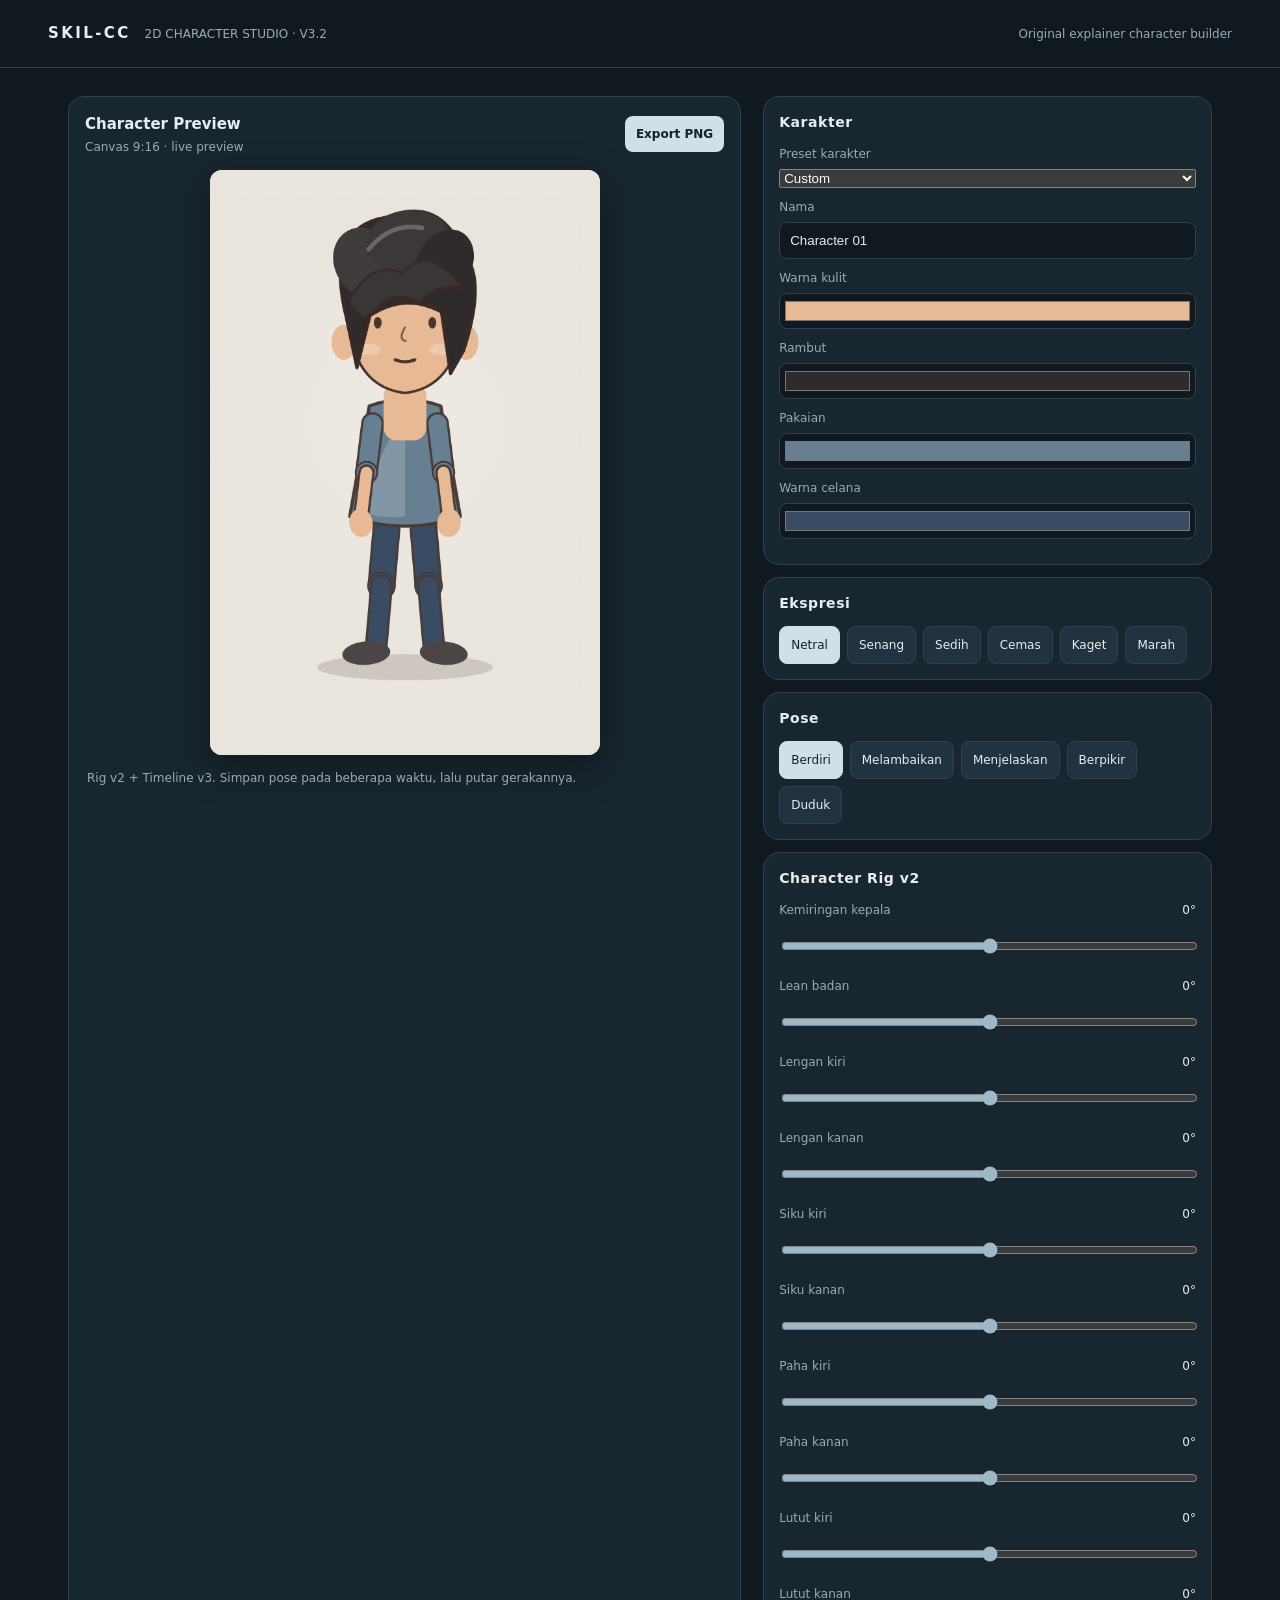
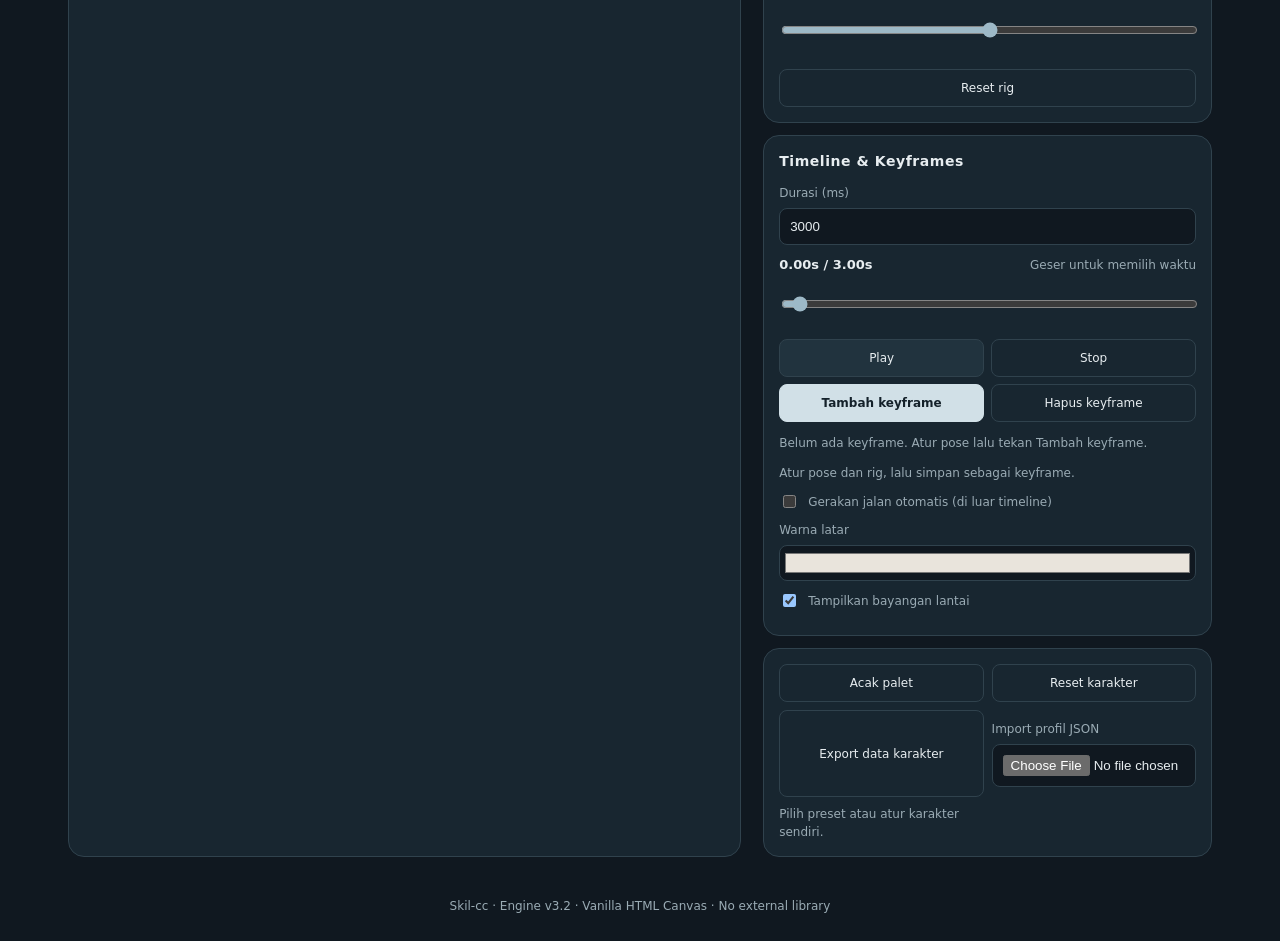
==== commit 929e53d2: "chore(skil-cc): label studio version 3.2" ====
--- a/Skil-cc/engine-v3/index.html
+++ b/Skil-cc/engine-v3/index.html
@@ -1,6 +1,6 @@
 <!doctype html>
 <html lang="id"><head><meta charset="utf-8"><meta name="viewport" content="width=device-width,initial-scale=1"><title>Skil-cc Character Studio v3</title><link rel="stylesheet" href="style.css"></head>
-<body><header><div><strong>SKIL-CC</strong><span>2D CHARACTER STUDIO · V3</span></div><p>Original explainer character builder</p></header>
+<body><header><div><strong>SKIL-CC</strong><span>2D CHARACTER STUDIO · V3.2</span></div><p>Original explainer character builder</p></header>
 <main><section class="stage-wrap"><div class="stage-head"><div><b>Character Preview</b><small>Canvas 9:16 · live preview</small></div><button id="download">Export PNG</button></div><div class="stage"><canvas id="scene" width="600" height="900" aria-label="Character preview"></canvas></div><p class="hint">Rig v2 + Timeline v3. Simpan pose pada beberapa waktu, lalu putar gerakannya.</p></section>
 <aside class="controls">
 <section><h2>Karakter</h2><label>Preset karakter<select id="preset"><option value="custom">Custom</option><option value="bobwan">Bobwan Casual</option><option value="narrator">Narrator</option><option value="student">Student</option><option value="worker">Worker</option></select></label><label>Nama<input id="name" value="Character 01" maxlength="28"></label><label>Warna kulit<input id="skin" type="color" value="#e7b995"></label><label>Rambut<input id="hair" type="color" value="#302b2b"></label><label>Pakaian<input id="outfit" type="color" value="#667f91"></label><label>Warna celana<input id="pants" type="color" value="#394c63"></label></section>
@@ -17,4 +17,4 @@
 <div id="keyframeList" class="keyframe-list"></div><small id="timelineStatus" role="status">Atur pose dan rig, lalu simpan sebagai keyframe.</small>
 <label class="check"><input id="walkMode" type="checkbox"> Gerakan jalan otomatis (di luar timeline)</label>
 <label>Warna latar<input id="background" type="color" value="#e9e4dc"></label><label class="check"><input id="showGround" type="checkbox" checked> Tampilkan bayangan lantai</label></section>
-<section class="actions"><button id="randomize" class="secondary">Acak palet</button><button id="reset" class="secondary">Reset karakter</button><button id="downloadJson" class="secondary">Export data karakter</button><label class="file-import">Import profil JSON<input id="importJson" type="file" accept=".json,application/json"></label><small id="status" role="status">Pilih preset atau atur karakter sendiri.</small></section></aside></main><footer>Skil-cc · Engine v3 · Vanilla HTML Canvas · No external library</footer><script type="module" src="main.js"></script></body></html>+<section class="actions"><button id="randomize" class="secondary">Acak palet</button><button id="reset" class="secondary">Reset karakter</button><button id="downloadJson" class="secondary">Export data karakter</button><label class="file-import">Import profil JSON<input id="importJson" type="file" accept=".json,application/json"></label><small id="status" role="status">Pilih preset atau atur karakter sendiri.</small></section></aside></main><footer>Skil-cc · Engine v3.2 · Vanilla HTML Canvas · No external library</footer><script type="module" src="main.js"></script></body></html>
--- a/Skil-cc/engine-v3/style.css
+++ b/Skil-cc/engine-v3/style.css
@@ -1 +1,2 @@
-:root{color-scheme:dark;--bg:#101820;--panel:#182630;--line:#30424d;--text:#e7edf0;--muted:#9aabb4;--accent:#9db9c7}*{box-sizing:border-box}body{margin:0;background:var(--bg);color:var(--text);font:15px/1.5 system-ui,-apple-system,Segoe UI,sans-serif}header{min-height:68px;padding:14px clamp(16px,4vw,48px);border-bottom:1px solid var(--line);display:flex;align-items:center;justify-content:space-between;gap:16px}header div{display:flex;align-items:center;gap:14px}header strong{letter-spacing:.16em}header span,header p,small,.hint,footer{color:var(--muted);font-size:12px}header p{margin:0}main{max-width:1180px;margin:28px auto;padding:0 18px;display:grid;grid-template-columns:minmax(0,1.2fr) minmax(280px,.8fr);gap:22px}.stage-wrap,.controls section{background:var(--panel);border:1px solid var(--line);border-radius:16px}.stage-wrap{padding:16px}.stage-head{display:flex;justify-content:space-between;align-items:center;gap:12px;margin-bottom:14px}.stage-head div{display:grid}.stage-head small{margin-top:2px}.stage{max-width:390px;margin:auto;border-radius:12px;overflow:hidden;background:#e9e4dc;box-shadow:0 12px 40px #0005}.stage canvas{display:block;width:100%;height:auto}.hint{margin:14px 2px 0;line-height:1.6}.controls{display:grid;align-content:start;gap:12px}.controls section{padding:15px}.controls h2{font-size:14px;margin:0 0 12px;letter-spacing:.04em}.controls label{display:grid;gap:6px;color:var(--muted);font-size:12px;margin:10px 0}.controls input:not([type=color]):not([type=checkbox]){width:100%;border:1px solid var(--line);background:#101820;color:var(--text);padding:10px;border-radius:8px}.controls input[type=color]{width:100%;height:36px;border:1px solid var(--line);background:#101820;border-radius:8px;padding:3px}.choices{display:flex;flex-wrap:wrap;gap:7px}.choices button,button{border:1px solid var(--line);border-radius:8px;background:#21333e;color:var(--text);padding:9px 11px;font:inherit;font-size:12px;cursor:pointer}.choices button.active{background:#d1e0e7;color:#14212a;border-color:#d1e0e7}.stage-head button{background:#d1e0e7;color:#14212a;border:0;font-weight:650}.secondary{background:transparent}.check{display:flex!important;align-items:center;grid-template-columns:16px 1fr;gap:9px!important}.actions{display:grid;grid-template-columns:1fr 1fr;gap:8px}.actions button:last-child{grid-column:1/-1}.file-import input{width:100%;border:1px solid var(--line);background:#101820;color:var(--text);padding:10px;border-radius:8px}.rig-controls label{display:grid;grid-template-columns:1fr auto;align-items:center;gap:6px}.rig-controls output{color:var(--text);font-variant-numeric:tabular-nums}.rig-controls input[type=range]{grid-column:1/-1;width:100%;accent-color:#9db9c7}.rig-controls button{width:100%;margin-top:8px}footer{text-align:center;padding:12px 16px 26px}@media(max-width:760px){main{grid-template-columns:1fr;margin:14px auto}.stage{max-width:min(100%,350px)}header p{display:none}}+:root{color-scheme:dark;--bg:#101820;--panel:#182630;--line:#30424d;--text:#e7edf0;--muted:#9aabb4;--accent:#9db9c7}*{box-sizing:border-box}body{margin:0;background:var(--bg);color:var(--text);font:15px/1.5 system-ui,-apple-system,Segoe UI,sans-serif}header{min-height:68px;padding:14px clamp(16px,4vw,48px);border-bottom:1px solid var(--line);display:flex;align-items:center;justify-content:space-between;gap:16px}header div{display:flex;align-items:center;gap:14px}header strong{letter-spacing:.16em}header span,header p,small,.hint,footer{color:var(--muted);font-size:12px}header p{margin:0}main{max-width:1180px;margin:28px auto;padding:0 18px;display:grid;grid-template-columns:minmax(0,1.2fr) minmax(280px,.8fr);gap:22px}.stage-wrap,.controls section{background:var(--panel);border:1px solid var(--line);border-radius:16px}.stage-wrap{padding:16px}.stage-head{display:flex;justify-content:space-between;align-items:center;gap:12px;margin-bottom:14px}.stage-head div{display:grid}.stage-head small{margin-top:2px}.stage{max-width:390px;margin:auto;border-radius:12px;overflow:hidden;background:#e9e4dc;box-shadow:0 12px 40px #0005}.stage canvas{display:block;width:100%;height:auto}.hint{margin:14px 2px 0;line-height:1.6}.controls{display:grid;align-content:start;gap:12px}.controls section{padding:15px}.controls h2{font-size:14px;margin:0 0 12px;letter-spacing:.04em}.controls label{display:grid;gap:6px;color:var(--muted);font-size:12px;margin:10px 0}.controls input:not([type=color]):not([type=checkbox]){width:100%;border:1px solid var(--line);background:#101820;color:var(--text);padding:10px;border-radius:8px}.controls input[type=color]{width:100%;height:36px;border:1px solid var(--line);background:#101820;border-radius:8px;padding:3px}.choices{display:flex;flex-wrap:wrap;gap:7px}.choices button,button{border:1px solid var(--line);border-radius:8px;background:#21333e;color:var(--text);padding:9px 11px;font:inherit;font-size:12px;cursor:pointer}.choices button.active{background:#d1e0e7;color:#14212a;border-color:#d1e0e7}.stage-head button{background:#d1e0e7;color:#14212a;border:0;font-weight:650}.secondary{background:transparent}.check{display:flex!important;align-items:center;grid-template-columns:16px 1fr;gap:9px!important}.actions{display:grid;grid-template-columns:1fr 1fr;gap:8px}.actions button:last-child{grid-column:1/-1}.file-import input{width:100%;border:1px solid var(--line);background:#101820;color:var(--text);padding:10px;border-radius:8px}.rig-controls label{display:grid;grid-template-columns:1fr auto;align-items:center;gap:6px}.rig-controls output{color:var(--text);font-variant-numeric:tabular-nums}.rig-controls input[type=range]{grid-column:1/-1;width:100%;accent-color:#9db9c7}.rig-controls button{width:100%;margin-top:8px}footer{text-align:center;padding:12px 16px 26px}@media(max-width:760px){main{grid-template-columns:1fr;margin:14px auto}.stage{max-width:min(100%,350px)}header p{display:none}}
+.timeline-panel .timeline-readout{display:flex;justify-content:space-between;align-items:center;gap:8px;margin:8px 0}.timeline-readout strong{font-size:13px;font-variant-numeric:tabular-nums}.timeline-scrubber{width:100%;accent-color:#9db9c7}.timeline-actions{display:grid;grid-template-columns:1fr 1fr;gap:7px;margin:10px 0}.timeline-actions button{min-height:38px}.timeline-actions button:nth-child(3){background:#d1e0e7;color:#14212a;border-color:#d1e0e7;font-weight:650}.keyframe-list{display:flex;flex-wrap:wrap;gap:7px;margin:12px 0}.keyframe-chip{font-size:11px;padding:7px 9px}.keyframe-chip.active{background:#d1e0e7;color:#14212a;border-color:#d1e0e7}.timeline-panel #timelineStatus{display:block;line-height:1.5;margin-top:8px}
